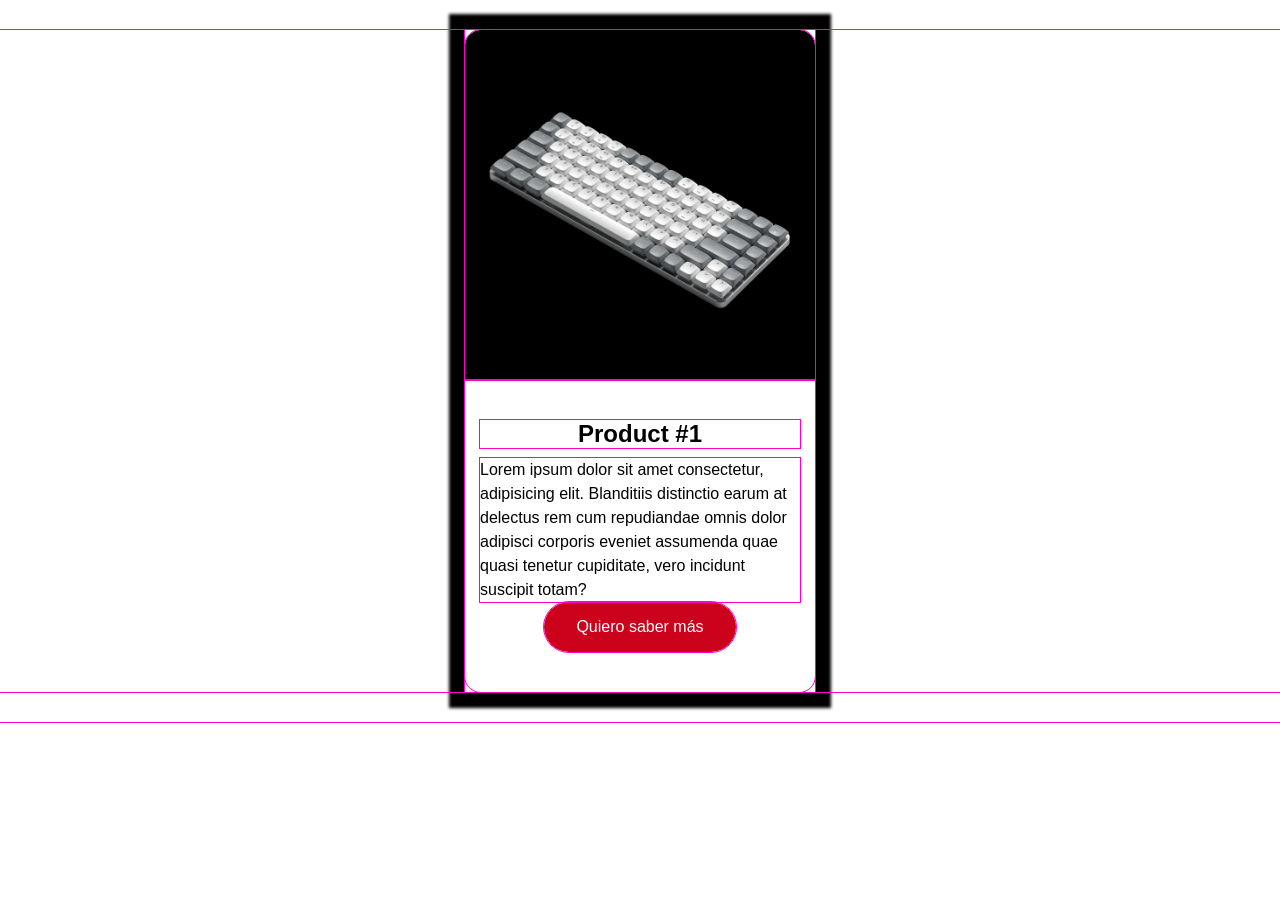
==== Ejercicio03/index.html @ 25cbed51 "Actividad 03 lista para retoques." ====
<!DOCTYPE html>
<html lang="en">
<head>
  <meta charset="UTF-8">
  <meta name="viewport" content="width=device-width, initial-scale=1.0">
  <link rel="stylesheet" href="css/style.css">
  <title>Producto</title>
</head>
<body>
  <article class="card">
    <img src="img/img_producto.webp" alt="Teclado de computadora." class="card-img">
    <div class="card-container">
      <h2 class="card-title">Product #1</h2>
      <p class="card-paragraph">
        Lorem ipsum dolor sit amet consectetur, adipisicing elit. Blanditiis distinctio earum at delectus rem cum repudiandae omnis dolor adipisci corporis eveniet assumenda quae quasi tenetur cupiditate, vero incidunt suscipit totam?
      </p>
      <a href="#" class="card-button">Quiero saber más</a>
    </div>
  </article>
</body>
</html>
---- Ejercicio03/css/style.css ----
* {
  margin: 0 auto;
  box-sizing: border-box;
  outline: 1px solid rgb(255, 0, 204);
  
}

html {
  font-size: 16px;
}

body {
  font-family: Arial;
}

.card {
  width: 350px;
  margin: 30px auto;
  box-shadow: 0 0 3px 1em;

}

.card-img {
  width: 100%;
  display: block;
  border-radius: 1em 1em 0 0;
}

.card-container {
  text-align: center;
  padding: 40px 15px;
  border-radius: 0 0 1em 1em;
}

.card-title {
  margin-bottom: 10px;
}

.card-paragraph {
  line-height: 1.5em;
  text-align: left;
}

.card-button {
  display: inline-block;
  background-color: #CC021C;
  text-decoration: none;
  color: white;
  padding: 1em 2em;
  border-radius: 2em;
}
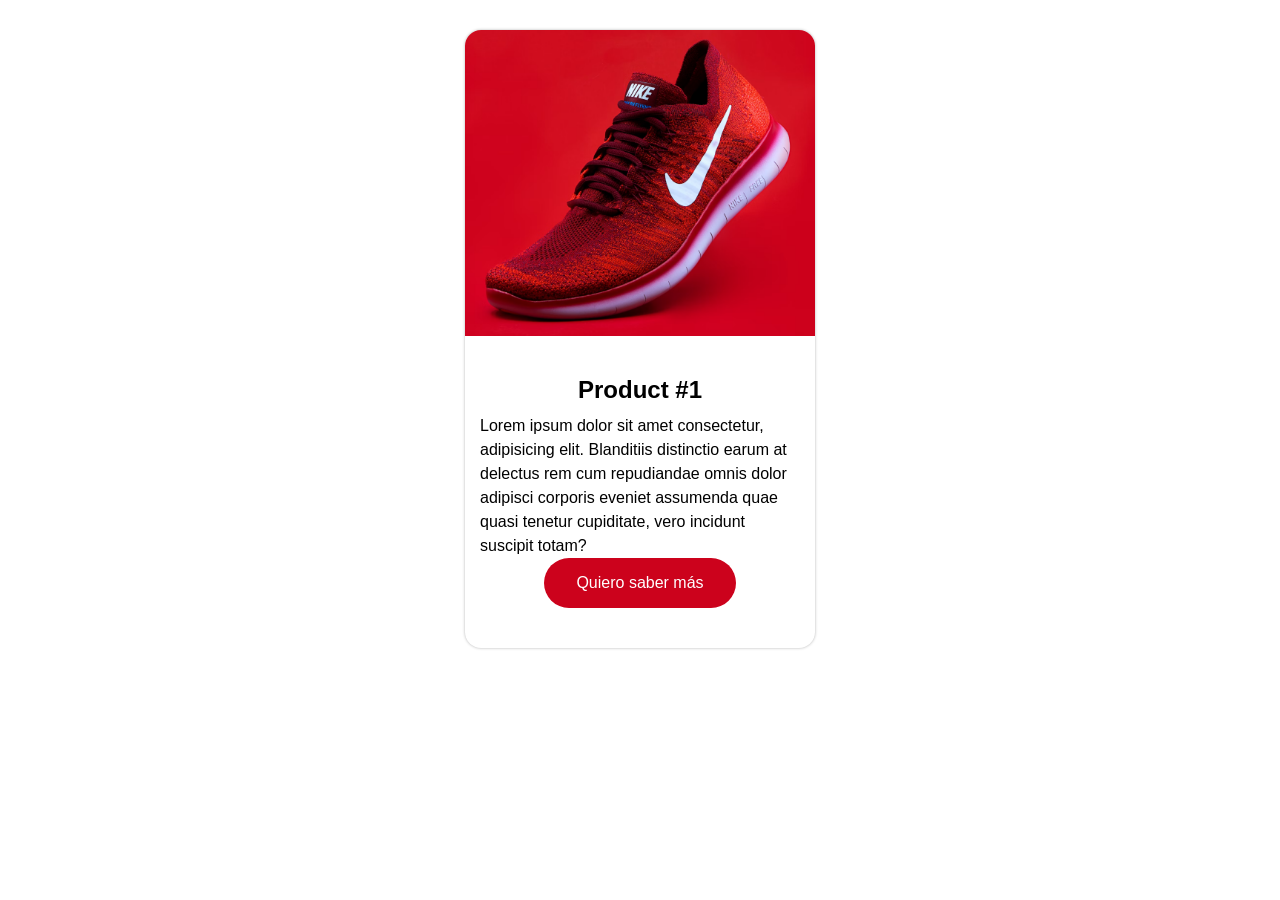
==== commit cd17e12a: "Se modifica imagen, se corrigen estilos." ====
--- a/Ejercicio03/index.html
+++ b/Ejercicio03/index.html
@@ -8,7 +8,7 @@
 </head>
 <body>
   <article class="card">
-    <img src="img/img_producto.webp" alt="Teclado de computadora." class="card-img">
+    <img src="img/img_producto.png" alt="Teclado de computadora." class="card-img">
     <div class="card-container">
       <h2 class="card-title">Product #1</h2>
       <p class="card-paragraph">
--- a/Ejercicio03/css/style.css
+++ b/Ejercicio03/css/style.css
@@ -1,7 +1,7 @@
 * {
   margin: 0 auto;
   box-sizing: border-box;
-  outline: 1px solid rgb(255, 0, 204);
+  
   
 }
 
@@ -16,7 +16,8 @@
 .card {
   width: 350px;
   margin: 30px auto;
-  box-shadow: 0 0 3px 1em;
+  box-shadow: 0 0 3px rgba(0, 0, 0, 0.3);
+  border-radius: 1em;
 
 }
 
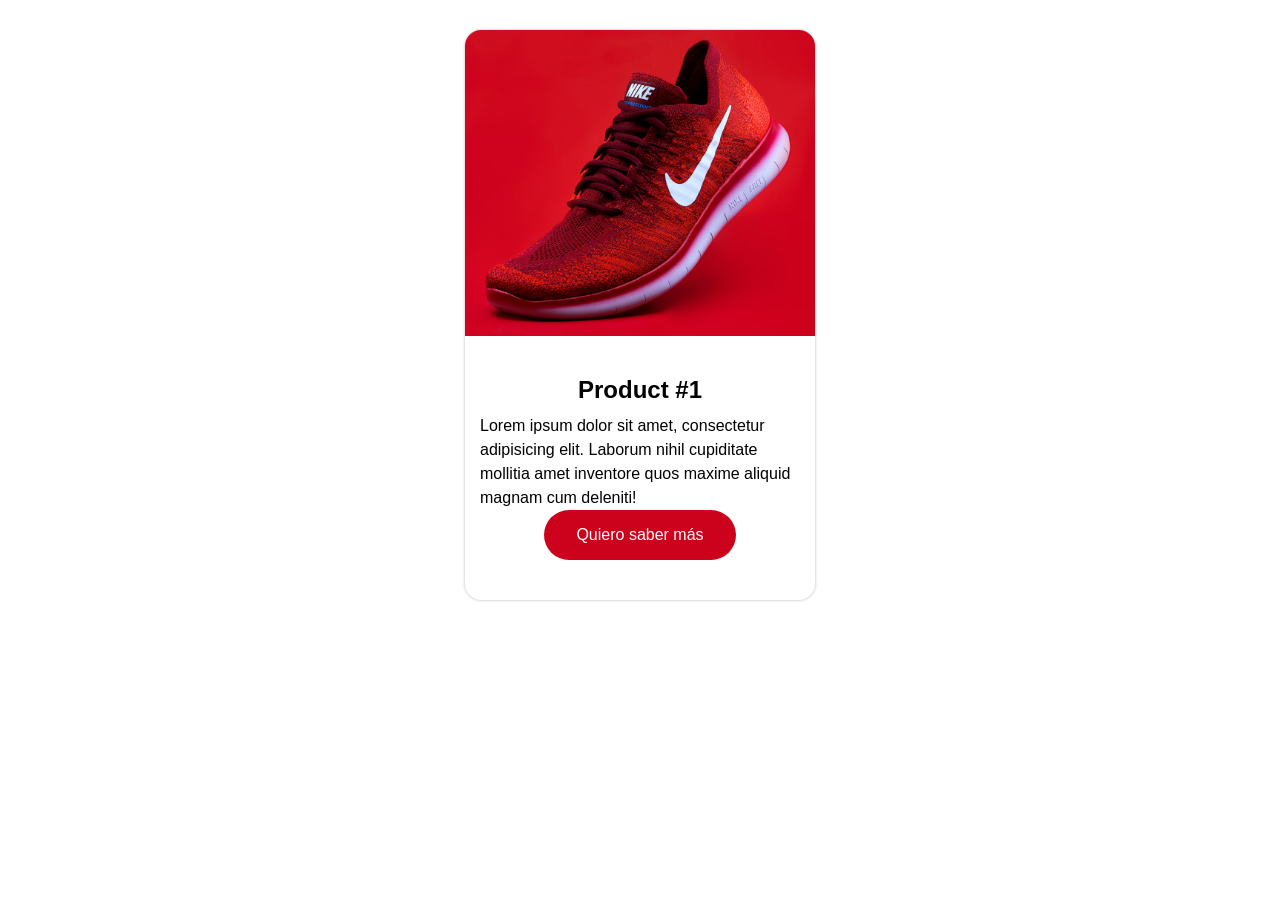
==== commit f6329813: "correccion menor lista. TP listo." ====
--- a/Ejercicio03/index.html
+++ b/Ejercicio03/index.html
@@ -12,7 +12,7 @@
     <div class="card-container">
       <h2 class="card-title">Product #1</h2>
       <p class="card-paragraph">
-        Lorem ipsum dolor sit amet consectetur, adipisicing elit. Blanditiis distinctio earum at delectus rem cum repudiandae omnis dolor adipisci corporis eveniet assumenda quae quasi tenetur cupiditate, vero incidunt suscipit totam?
+        Lorem ipsum dolor sit amet, consectetur adipisicing elit. Laborum nihil cupiditate mollitia amet inventore quos maxime aliquid magnam cum deleniti!
       </p>
       <a href="#" class="card-button">Quiero saber más</a>
     </div>
